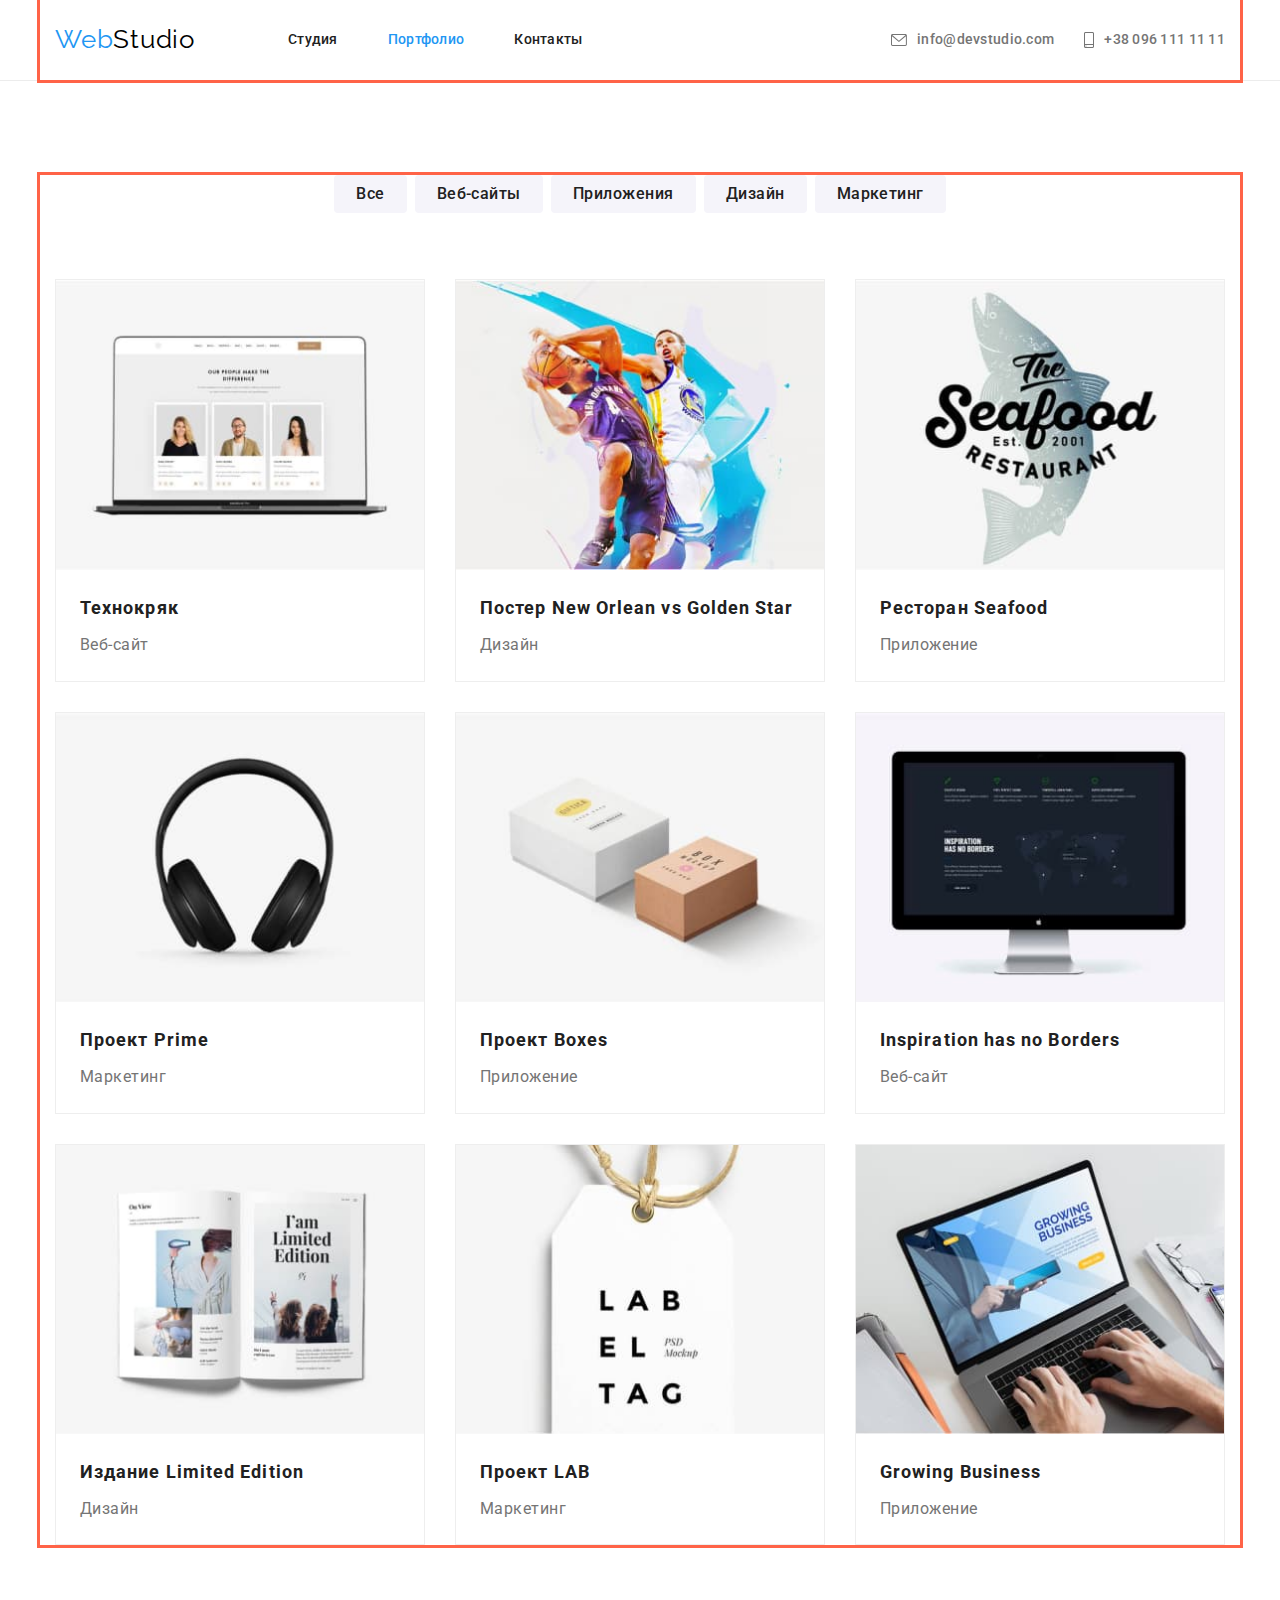
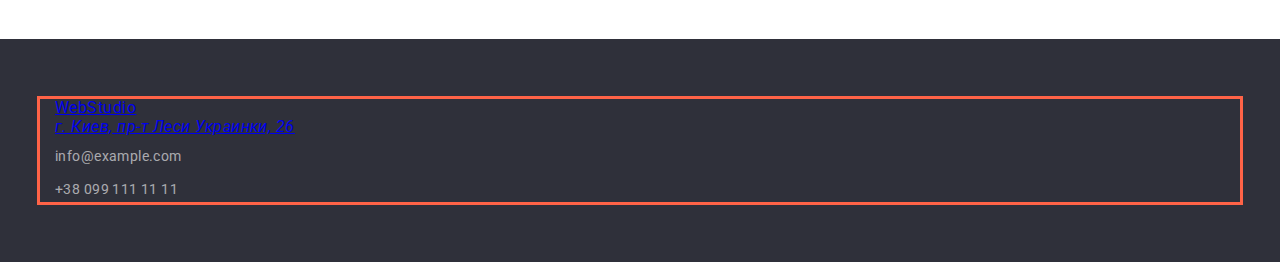
==== portfolio.html @ 9b4dba03 "Добавлено файли." ====
<!DOCTYPE html>
<html lang="ru">
  <head>
    <meta charset="UTF-8" />
    <meta http-equiv="X-UA-Compatible" content="IE=edge" />
    <meta name="viewport" content="width=device-width, initial-scale=1.0" />
    <title>Portfolio</title>
    <link rel="preconnect" href="https://fonts.gstatic.com" />
    <link
      href="https://fonts.googleapis.com/css2?family=Raleway:wght@700&family=Roboto:wght@400;500;700;900&display=swap"
      rel="stylesheet"
    />
    <link
      rel="stylesheet"
      href="https://cdnjs.cloudflare.com/ajax/libs/modern-normalize/1.0.0/modern-normalize.min.css"
    />
    <link rel="stylesheet" href="./css/styles.css" />
  </head>

  <body>
    <!-- Верхняя линия -->
    <header class="nav-white-bg-cl header-page">
      <div class="container main-nav">
        <a class="logo" href="index.html"
          ><span lang="en" class="logo-part1-web">Web</span
          ><span lang="en" class="logo-part2-studio">Studio</span></a
        >
        <nav>
          <ul class="list site-nav">
            <li class="item">
              <a class="link-nav" href="./index.html">Студия</a>
            </li>
            <li class="item">
              <a class="link-nav current" href="">Портфолио</a>
            </li>
            <li class="item"><a class="link-nav" href="">Контакты</a></li>
          </ul>
        </nav>

        <ul class="list list-contact">
          <li class="item cont-item">
            <a class="link-header" href="mailto:info@devstudio.com">
              <svg class="icon-envelope">
                <use href="./images/icons/sprite.svg#icon-envelope"></use>
              </svg>
              info@devstudio.com</a
            >
          </li>

          <li class="item cont-item">
            <a class="link-header" href="tel:+380961111111">
              <svg class="icon-smartphone">
                <use href="./images/icons/sprite.svg#icon-smartphone"></use>
              </svg>
              +38 096 111 11 11</a
            >
          </li>
        </ul>
      </div>
    </header>

    <main>
      <!-- Портфолио -->
      <section class="section portfolio">
        <div class="container">
          <h1 class="title1-hidden-h1">Наше Портфолио</h1>
          <!-- filters -->

          <ul class="list button-list">
            <li class="item">
              <button class="button-portfolio" type="button">Все</button>
            </li>
            <li class="item">
              <button class="button-portfolio" type="button">Веб-сайты</button>
            </li>
            <li class="item">
              <button class="button-portfolio" type="button">Приложения</button>
            </li>
            <li class="item">
              <button class="button-portfolio" type="button">Дизайн</button>
            </li>
            <li class="item">
              <button class="button-portfolio" type="button">Маркетинг</button>
            </li>
          </ul>

          <ul class="list our-projects">
            <li class="item">
              <img
                src="./images/portfolio/portfolio1.jpg"
                alt="Веб-сайтТехнокряк"
                width="370"
              />
              <div class="description">
                <h2 class="name-work-h2">Технокряк</h2>
                <p class="name-work-p">Веб-сайт</p>
              </div>
            </li>
            <li class="item">
              <img
                src="./images/portfolio/portfolio2.jpg"
                alt="Дизайн Постер New Orlean vs Golden Star"
                width="370"
              />
              <div class="description">
                <h2 class="name-work-h2">Постер New Orlean vs Golden Star</h2>
                <p class="name-work-p">Дизайн</p>
              </div>
            </li>
            <li class="item">
              <img
                src="./images/portfolio/portfolio3.jpg"
                alt="Приложение Ресторан Seafood"
                width="370"
              />
              <div class="description">
                <h2 class="name-work-h2">Ресторан Seafood</h2>
                <p class="name-work-p">Приложение</p>
              </div>
            </li>
            <li class="item">
              <img
                src="./images/portfolio/portfolio4.jpg"
                alt="Маркетинг Проект Prime"
                width="370"
              />
              <div class="description">
                <h2 class="name-work-h2">Проект Prime</h2>
                <p class="name-work-p">Маркетинг</p>
              </div>
            </li>
            <li class="item">
              <img
                src="./images/portfolio/portfolio5.jpg"
                alt="Приложение роект Boxes"
                width="370"
              />
              <div class="description">
                <h2 class="name-work-h2">Проект Boxes</h2>
                <p class="name-work-p">Приложение</p>
              </div>
            </li>
            <li class="item">
              <img
                src="./images/portfolio/portfolio6.jpg"
                alt="Веб-сайт Inspiration has no Borders"
                width="370"
              />
              <div class="description">
                <h2 class="name-work-h2">Inspiration has no Borders</h2>
                <p class="name-work-p">Веб-сайт</p>
              </div>
            </li>
            <li class="item">
              <img
                src="./images/portfolio/portfolio7.jpg"
                alt="Дизайн Издание Limited Edition"
                width="370"
              />
              <div class="description">
                <h2 class="name-work-h2">Издание Limited Edition</h2>
                <p class="name-work-p">Дизайн</p>
              </div>
            </li>
            <li class="item">
              <img
                src="./images/portfolio/portfolio8.jpg"
                alt="Маркетинг Проект LAB"
                width="370"
              />
              <div class="description">
                <h2 class="name-work-h2">Проект LAB</h2>
                <p class="name-work-p">Маркетинг</p>
              </div>
            </li>
            <li class="item">
              <img
                src="./images/portfolio/portfolio9.jpg"
                alt="Приложение Growing Business"
                width="370"
              />
              <div class="description">
                <h2 class="name-work-h2">Growing Business</h2>
                <p class="name-work-p">Приложение</p>
              </div>
            </li>
          </ul>
        </div>
      </section>
    </main>
    <!-- Подвал -->
    <footer class="footer footer-pad">
      <div class="container">
        <a class="link-logo-bot" href="index.html"
          ><span lang="en" class="logo-web">Web</span
          ><span lang="en" class="logo-studio2">Studio</span></a
        >
        <address>
          <ul class="list">
            <li class="item">
              <a
                class="address"
                href="https://goo.gl/maps/Poxogy9ZwxsRHQay8"
                target="_blank"
                >г. Киев, пр-т Леси Украинки, 26</a
              >
            </li>
            <li class="item">
              <a class="link-footer" href="mailto:info@example.com"
                >info@example.com</a
              >
            </li>
            <li class="item">
              <a class="link-footer" href="tel:+380991111111"
                >+38 099 111 11 11</a
              >
            </li>
          </ul>
        </address>
      </div>
    </footer>
  </body>
</html>
---- css/styles.css ----
:root {
  --main-text-color: #212121;
  --alt-text-color: #757575;
  --logo-text-color: #000000;
  --links-text-color: #ffffff;
  --secondary-text-color: rgba(255, 255, 255, 0.6);
  --accent-text-color: #2196f3;

  --main-white-bg-color: #ffffff;
  --first-dark-bg-color: #2f303a;
  --second-light-bg-color: #f5f4fa;
  --third-light-bg-color: #e5e5e5;

  --border-header-box: #ececec;
  --icons-color: #afb1b8;

  --shadow-item-box: 0px 1px 3px rgba(0, 0, 0, 0.12),
    0px 1px 1px rgba(0, 0, 0, 0.14), 0px 2px 1px rgba(0, 0, 0, 0.2);

  --padding-section: 94px;
  --margin-left-li: 30px;
  --padding-footer: 60px;

  --main-font: 'Roboto', sans-serif;
  --logo-font: 'Raleway', sans-serif;
}

body {
  font-family: var(--main-font);
  /* font-size: 14px;
  line-height: 1.71; */
  letter-spacing: 0.03em;
  color: var(--main-text-color);
}

html {
  box-sizing: border-box;
}

*,
*::before,
*::before {
  box-sizing: inherit;
  padding: 0;
  margin: 0;
}

h1,
h2,
h3,
h4,
h5,
h6,
p {
  margin: 0;
}

img {
  display: block;
  max-width: 100%;
  height: auto;
}

/* НАВИГАЦИЯ - HEADER */

.container {
  width: 1200px;
  padding-left: 15px;
  padding-right: 15px;
  margin-left: auto;
  margin-right: auto;

  outline: 3px solid tomato;
}

.list {
  list-style: none;
  padding: 0;
  margin: 0;
}

.header-page {
  border-bottom: 1px solid var(--border-header-box);
}

.main-nav {
  display: flex;
  align-items: center;
}

.site-nav {
  display: flex;
  /* margin-left: 93px; */
  align-items: center;
}

/* 1-й спосіб відступу елементів один від одного */

/* .site-nav .item:not(:last-child) {
  margin-right: 50px;
} */

/* 2-й спосіб відступу елементів один від одного */

.site-nav .item + .item {
  margin-left: 50px;
}

.site-nav .link-nav {
  display: block;
  padding-top: 32px;
  padding-bottom: 32px;
}

.list-contact {
  display: flex;
  align-items: center;
  margin-left: auto;
}

/* 1-й спосіб відступу елементів один від одного */

/* .list-contact .item:not(:last-child) {
  margin-right: 50px;
} */

/* 2-й спосіб відступу елементів один від одного */

/* .list-contact .cont-item + .cont-item {
  margin-left: 50px; 
}*/

.list-contact .link-header {
  display: block;
  padding-top: 32px;
  padding-bottom: 32px;
}

.logo {
  font-family: var(--logo-font);
  font-size: 26px;
  line-height: 1.19;
  letter-spacing: 0.03em;
  text-decoration: none;
  padding-top: 24px;
  padding-bottom: 25px;
  margin-right: 93px;
  display: flex;
  align-items: center;
}

.logo-part1-web {
  color: var(--accent-text-color);
}

.logo-part2-studio {
  color: var(--logo-text-color);
}

.nav-white-bg-cl {
  background-color: var(--main-white-bg-color);
}

.link-nav {
  font-weight: 500;
  font-size: 14px;
  line-height: 1.14;
  letter-spacing: 0.02em;
  color: inherit;
  text-decoration: none;
}

.link-nav:hover,
.link-nav:focus {
  color: var(--accent-text-color);
}

.list .link-nav.current {
  color: var(--accent-text-color);
}

.link-header:hover,
.link-header:focus {
  color: var(--accent-text-color);
}

.list-contact .cont-item + .cont-item {
  margin-left: 30px;
}

.list-contact .link-header {
  display: flex;
  align-items: center;
  font-weight: 500;
  font-size: 14px;
  line-height: 1.14;
  letter-spacing: 0.02em;
  color: var(--alt-text-color);
  text-decoration: none;
}

.link-header:hover,
.link-header:focus {
  color: var(--accent-text-color);
}

.contacts-icon {
  margin-right: 10px;
}

.icon-envelope {
  width: 16px;
  height: 12px;
  fill: currentColor;
  margin-right: 10px;
}
.icon-smartphone {
  width: 10px;
  height: 16px;
  fill: currentColor;
  margin-right: 10px;
}

/* HERO */

.section-hero {
  background: var(--first-dark-bg-color);
  padding-top: 200px;
  padding-bottom: 200px;
  max-width: 1600px;
  /* height: 600px; */
  margin-left: auto;
  margin-right: auto;
  background-image: linear-gradient(
      to right,
      rgba(47, 48, 58, 0.4),
      rgba(47, 48, 58, 0.4)
    ),
    url(../images/hero/hero-img-1.jpg);
  background-repeat: no-repeat;
  background-size: cover;
  background-position: center;
}

.hero-dark-bg-cl {
  background-color: var(--first-dark-bg-color);
}

.hero-title1-h1 {
  margin-bottom: 30px;

  font-weight: 900;
  font-size: 44px;
  line-height: 1.36;
  text-align: center;
  letter-spacing: 0.06em;
  text-transform: uppercase;
  color: var(--links-text-color);
}

.white-space {
  white-space: nowrap;
}

.button1 {
  font-weight: 700;
  font-size: 16px;
  line-height: 1.88;
  display: flex;
  align-items: center;
  text-align: center;
  letter-spacing: 0.06em;
  color: var(--links-text-color);
  background-color: var(--accent-text-color);
  cursor: pointer;

  padding: 10px 32px;
  margin-left: auto;
  margin-right: auto;
  border: none;
  border-radius: 4px;
  min-width: 200px;
  box-shadow: 0px 4px 4px rgba(0, 0, 0, 0.15);
}

/* ОСОБЕННОСТИ - FEATURE*/

.title2-hidden-h2,
.title1-hidden-h1 {
  position: absolute !important;
  clip: rect(1px 1px 1px 1px);
  clip: rect(1px, 1px, 1px, 1px);
  padding: 0 !important;
  border: 0 !important;
  height: 1px !important;
  width: 1px !important;
  overflow: hidden;
}

.list1-h3 {
  margin-bottom: 10px;
  font-weight: 700;
  font-size: 14px;
  line-height: 1.14;
  letter-spacing: 0.03em;
  text-transform: uppercase;
}
.text1 {
  font-weight: 400;
  font-size: 14px;
  line-height: 1.71;
  letter-spacing: 0.03em;
  color: var(--alt-text-color);
}

.card-set {
  display: flex;
  flex-wrap: wrap;
  margin-left: calc(-1 * var(--margin-left-li));
}

.card-set > .item {
  flex-basis: calc(100% / 4 - var(--margin-left-li));
  margin-left: var(--margin-left-li);
  margin-top: var(--margin-left-li);
}

.icon-card-set {
  display: flex;
  justify-content: center;
  align-items: center;
  width: 270px;
  height: 120px;
  background-color: var(--second-light-bg-color);
  border-radius: 4px;
  margin-bottom: 30px;
}

/* .features-icon {
  width: 70px;
  height: 70px;
} */

.section {
  padding-top: var(--padding-section);
}

/* ЧЕМ МЫ ЗАНИМАЕМСЯ - SECTION-WORK */

.our-works {
  padding: 0;
  margin: 0;
  display: flex;
  flex-wrap: wrap;
  margin-left: calc(-1 * var(--margin-left-li));
  margin-top: calc(-1 * var(--margin-left-li));
}

.our-works > .item {
  flex-basis: calc(100% / 3 - var(--margin-left-li));
  margin-left: var(--margin-left-li);
  margin-top: var(--margin-left-li);
}

.section-work {
  padding-bottom: var(--padding-section);
}

.title2-h2 {
  margin-bottom: 50px;

  font-weight: 700;
  font-size: 36px;
  line-height: 1.17;
  text-align: center;
  letter-spacing: 0.03em;
  color: var(--main-text-color);
}

/* НАША КОМАНДА - OUR TEAM */

.section-our-team {
  background-color: var(--second-light-bg-color);
}

.team {
  padding-bottom: var(--padding-section);
}

.our-team {
  padding: 0;
  margin: 0;

  display: flex;
  flex-wrap: wrap;
  margin-left: calc(-1 * var(--margin-left-li));
  margin-top: calc(-1 * var(--margin-left-li));
}

.our-team > .item {
  flex-basis: calc(100% / 4 - var(--margin-left-li));
  margin-left: var(--margin-left-li);
  margin-top: var(--margin-left-li);

  background: var(--main-white-bg-color);
  box-shadow: var(--shadow-item-box);
  border-radius: 0px 0px 4px 4px;
  overflow: hidden;

  box-shadow: 0px 1px 3px rgba(0, 0, 0, 0.12), 0px 1px 1px rgba(0, 0, 0, 0.14),
    0px 2px 1px rgba(0, 0, 0, 0.2);
  border-radius: 0px 0px 4px 4px;
}

.content {
  padding-top: 30px;
  padding-bottom: 30px;
}

.list2-h3 {
  margin-bottom: 10px;

  font-weight: 500;
  font-size: 16px;
  line-height: 1.19;
  text-align: center;
  letter-spacing: 0.03em;
  color: var(--main-text-color);
}

.text2 {
  font-size: 16px;
  line-height: 1.19;
  text-align: center;
  letter-spacing: 0.03em;
  color: var(--alt-text-color);
  margin-bottom: 16px;
}

.social-icons {
  display: flex;
  justify-content: center;
  align-items: center;
}

.social-icons-svg {
  width: 20px;
  height: 20px;
  fill: var(--icons-color);
}

.social-icons-link {
  display: flex;
  justify-content: center;
  align-items: center;
  width: 44px;
  height: 44px;
  border-radius: 50%;
}

.social-icons-item:not(:last-child) {
  margin-right: 10px;
}
/* ПОСТОЯННЫЕ КЛИЕНТЫ */

.reg-customers {
  padding-bottom: var(--padding-section);
}

.logo-customers {
  display: flex;
  align-items: center;
  justify-content: center;
  border: 1px solid #afb1b8;
  width: 170px;
  height: 92px;
  border-radius: 4px;
  overflow: hidden;
  padding: 16px 32px;
}

.set-customers {
  display: flex;
  flex-wrap: wrap;
  align-items: center;
  margin-left: calc(-1 * var(--margin-left-li));
}

.set-customers .item {
  flex-basis: calc(100% / 6 - var(--margin-left-li));
  margin-left: calc(var(--margin-left-li));
  margin-top: var(--margin-left-li);
}

.icon-Logo {
  /* width: 106px;
  height: 60px; */
  fill: currentColor;
  fill: #afb1b8;
}

.logo-customers:focus,
.logo-customers:hover {
  border: 1px solid var(--accent-text-color);
}

.logo-customers:focus .icon-Logo,
.logo-customers:hover .icon-Logo {
  fill: var(--accent-text-color);
}

/* ПОДВАЛ - FOOTER */

.footer {
  background-color: var(--first-dark-bg-color);
  padding-top: var(--padding-footer);
  padding-bottom: var(--padding-footer);
}

.footer-row {
  display: flex;
  align-items: baseline;
}

.footer-address {
  margin-right: 70px;
}

.footer-logo {
  font-family: var(--logo-font);
  font-size: 26px;
  line-height: 1.19;
  letter-spacing: 0.03em;
  text-decoration: none;
  display: flex;
  align-items: center;
  margin-bottom: 20px;
}

.footer-logo-web {
  color: var(--accent-text-color);
}

.footer-logo-studio {
  color: var(--links-text-color);
}

.address-link {
  font-style: normal;
  font-weight: 400;
  font-size: 14px;
  line-height: 1.71;
  letter-spacing: 0.03em;
  color: var(--links-text-color);
  text-decoration: none;
}

.address:hover,
.address:focus {
  color: var(--accent-text-color);
}

.link-footer {
  font-style: normal;
  font-weight: 400;
  font-size: 14px;
  line-height: 1.71;
  letter-spacing: 0.03em;
  color: var(--secondary-text-color);
  text-decoration: none;
}

.link-footer:hover,
.link-footer:focus {
  color: var(--accent-text-color);
}

address .item:not(:last-child) {
  margin-bottom: 9px;
}

/* FOOTER - СОЦИАЛЬНЫЕ СЕТИ */

.footer-social-subscribe {
  font-weight: bold;
  font-size: 14px;
  line-height: 1.14;
  letter-spacing: 0.03em;
  text-transform: uppercase;
  color: var(--links-text-color);
  margin-bottom: 20px;
}

.footer-social-list {
  display: flex;
}

.social-network {
  outline: 3px solid red;
}

.color {
  color: var(--links-text-color);
}

/* ^^^^^^^^^^^^^^^^^ПОСТОЯННЫЕ КЛИЕНТЫ +++ СОЦСЕТИ - end *********************** */

/* PORTFOLIO */

/*  ПОЧАТОК CSS КНОПОК-ФІЛЬТРІВ */

.button-portfolio {
  padding: 6px 22px;
  margin-bottom: 16px;
  border: none;
  border-radius: 4px;

  font-weight: 500;
  font-size: 16px;
  line-height: 1.63;
  text-align: center;
  letter-spacing: 0.03em;
  color: var(--main-text-color);
  background-color: var(--second-light-bg-color);
  cursor: pointer;
}

.button-list {
  display: flex;
  flex-wrap: wrap;
  justify-content: center;
  margin-bottom: 50px;
  align-items: center;
}

.portfolio {
  padding-bottom: var(--padding-section);
}

.button-list .item + .item {
  margin-left: 8px;
}

.button-portfolio:hover,
.button-portfolio:focus {
  background-color: var(--accent-text-color);
  color: var(--links-text-color);
}

/*  КІНЕЦЬ CSS КНОПОК-ФІЛЬТРІВ */

/* OUR-PROJECTS */

.description {
  /* padding-top: 20px;
  padding-bottom: 20px;
  padding-left: 24px;
  padding-right: 24px; */
  padding: 20px 24px;
}

.name-work-h2 {
  margin-bottom: 4px;

  font-weight: 700;
  font-size: 18px;
  line-height: 2;
  letter-spacing: 0.06em;
  color: var(--main-text-color);
}

.name-work-p {
  font-weight: 400;
  font-size: 16px;
  line-height: 1.9;
  letter-spacing: 0.03em;
  color: var(--alt-text-color);
}

.our-projects {
  padding: 0;
  margin: 0;

  display: flex;
  flex-wrap: wrap;
  /* justify-content: center;
  align-items: center; */
  margin-left: calc(-1 * var(--margin-left-li));
  margin-top: calc(-1 * var(--margin-left-li));
}

.our-projects > .item {
  flex-basis: calc(100% / 3 - var(--margin-left-li));
  margin-left: var(--margin-left-li);
  margin-top: var(--margin-left-li);

  background: var(--main-white-bg-color);
  border: 1px solid #eeeeee;
}
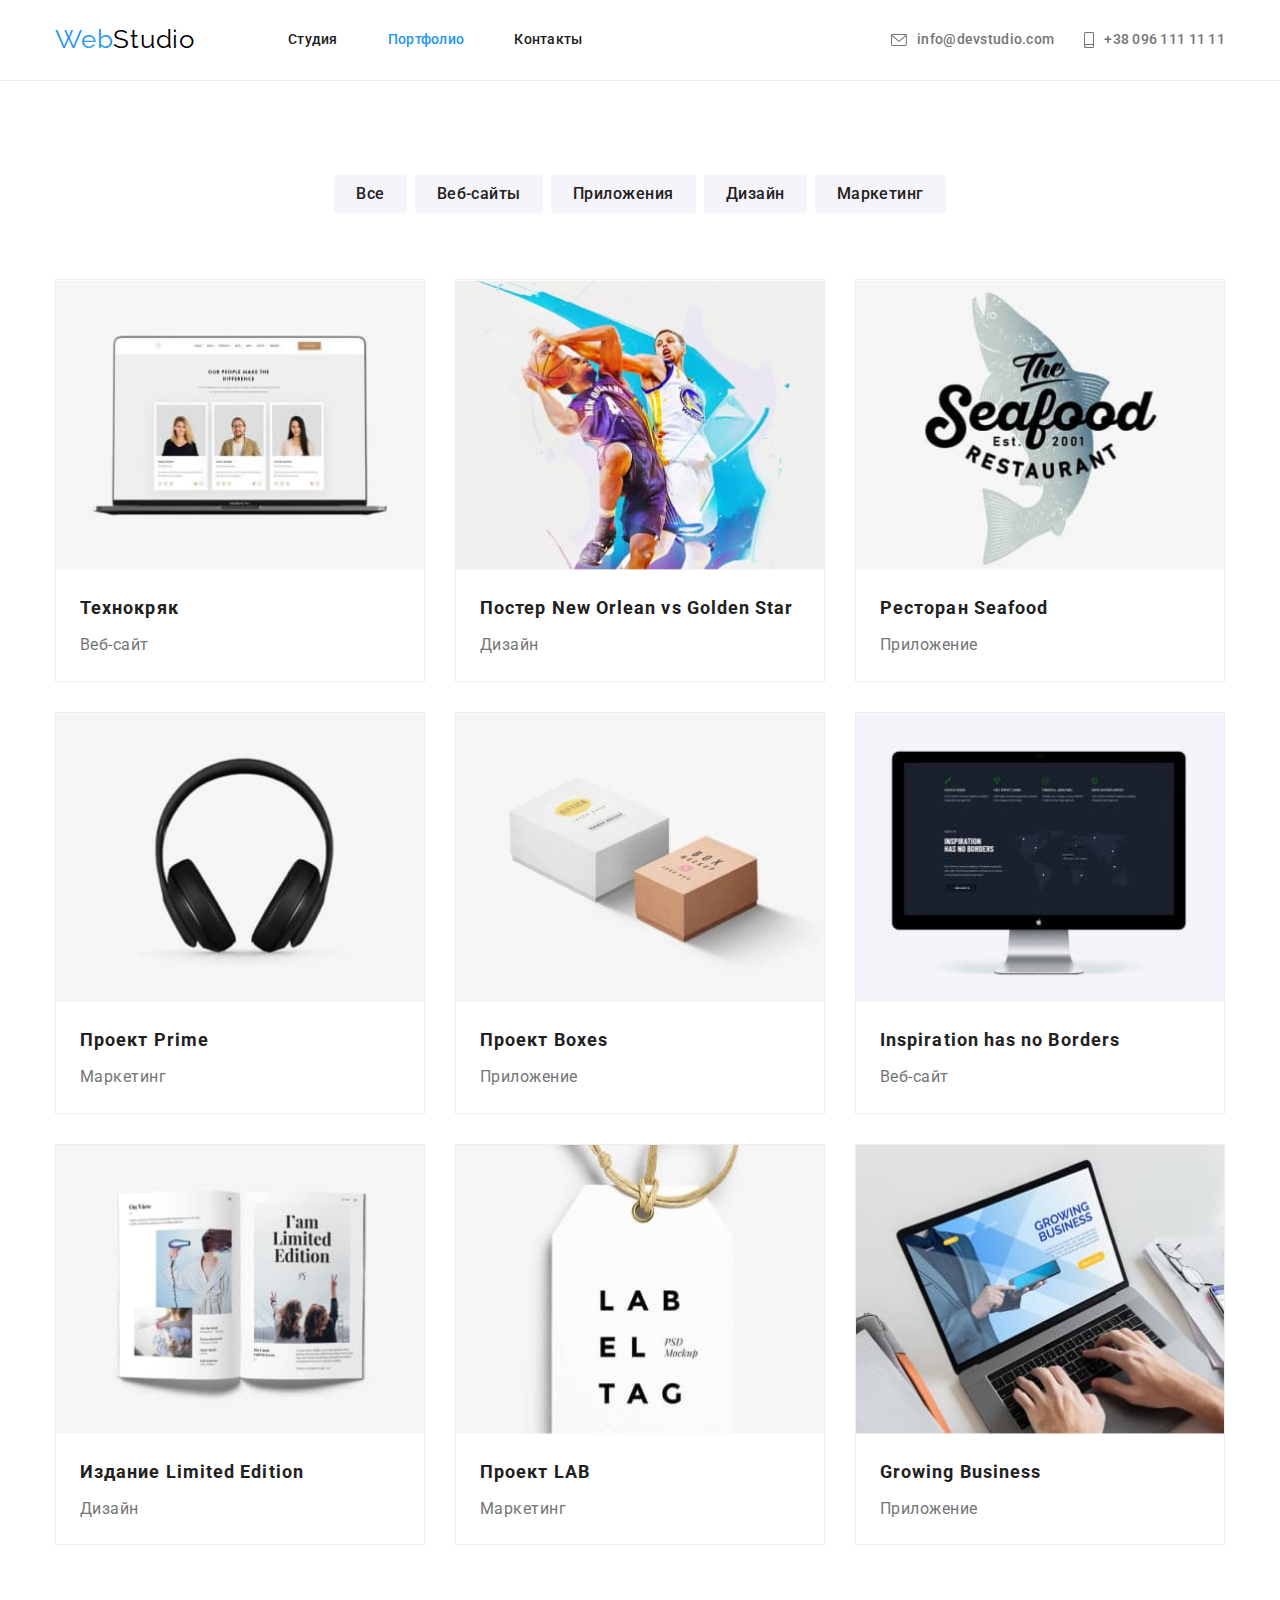
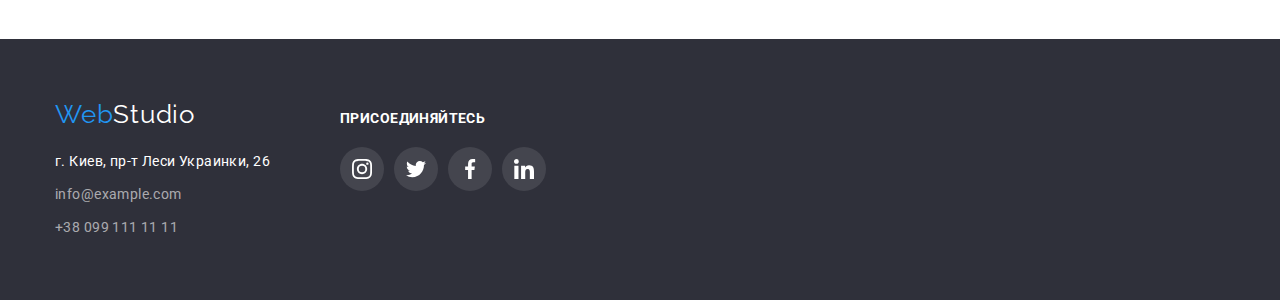
==== commit 67cf086b: "Внесено зміни." ====
--- a/portfolio.html
+++ b/portfolio.html
@@ -189,34 +189,75 @@
       </section>
     </main>
     <!-- Подвал -->
-    <footer class="footer footer-pad">
+    <footer class="footer">
       <div class="container">
-        <a class="link-logo-bot" href="index.html"
-          ><span lang="en" class="logo-web">Web</span
-          ><span lang="en" class="logo-studio2">Studio</span></a
-        >
-        <address>
-          <ul class="list">
-            <li class="item">
-              <a
-                class="address"
-                href="https://goo.gl/maps/Poxogy9ZwxsRHQay8"
-                target="_blank"
-                >г. Киев, пр-т Леси Украинки, 26</a
-              >
-            </li>
-            <li class="item">
-              <a class="link-footer" href="mailto:info@example.com"
-                >info@example.com</a
-              >
-            </li>
-            <li class="item">
-              <a class="link-footer" href="tel:+380991111111"
-                >+38 099 111 11 11</a
-              >
-            </li>
-          </ul>
-        </address>
+        <div class="footer-row">
+          <div class="footer-address">
+            <a class="footer-logo" href="index.html"
+              ><span lang="en" class="footer-logo-web">Web</span
+              ><span lang="en" class="footer-logo-studio">Studio</span></a
+            >
+            <address>
+              <ul class="list">
+                <li class="item">
+                  <a
+                    class="address-link"
+                    href="https://goo.gl/maps/Poxogy9ZwxsRHQay8"
+                    target="_blank"
+                    >г. Киев, пр-т Леси Украинки, 26</a
+                  >
+                </li>
+                <li class="item">
+                  <a class="link-footer" href="mailto:info@example.com"
+                    >info@example.com</a
+                  >
+                </li>
+                <li class="item">
+                  <a class="link-footer" href="tel:+380991111111"
+                    >+38 099 111 11 11</a
+                  >
+                </li>
+              </ul>
+            </address>
+          </div>
+          <!-- Присоединяйтесь -->
+          <div class="footer-social">
+            <p class="footer-social-subscribe">Присоединяйтесь</p>
+            <ul class="list social-icons">
+              <li class="social-icons-item">
+                <a href="" class="footer-social-icons-link">
+                  <svg class="footer-social-icons-svg">
+                    <use href="./images/icons.svg#icon-instagram"></use>
+                  </svg>
+                </a>
+              </li>
+
+              <li class="social-icons-item">
+                <a href="" class="footer-social-icons-link">
+                  <svg class="footer-social-icons-svg">
+                    <use href="./images/icons.svg#icon-twitter"></use>
+                  </svg>
+                </a>
+              </li>
+
+              <li class="social-icons-item">
+                <a href="" class="footer-social-icons-link">
+                  <svg class="footer-social-icons-svg">
+                    <use href="./images/icons.svg#icon-facebook"></use>
+                  </svg>
+                </a>
+              </li>
+
+              <li class="social-icons-item">
+                <a href="" class="footer-social-icons-link">
+                  <svg class="footer-social-icons-svg">
+                    <use href="./images/icons.svg#icon-linkedin"></use>
+                  </svg>
+                </a>
+              </li>
+            </ul>
+          </div>
+        </div>
       </div>
     </footer>
   </body>
--- a/css/styles.css
+++ b/css/styles.css
@@ -13,6 +13,7 @@
 
   --border-header-box: #ececec;
   --icons-color: #afb1b8;
+  --footer-icons-color: #ffffff;
 
   --shadow-item-box: 0px 1px 3px rgba(0, 0, 0, 0.12),
     0px 1px 1px rgba(0, 0, 0, 0.14), 0px 2px 1px rgba(0, 0, 0, 0.2);
@@ -70,7 +71,7 @@
   margin-left: auto;
   margin-right: auto;
 
-  outline: 3px solid tomato;
+  /* outline: 3px solid tomato; */
 }
 
 .list {
@@ -437,19 +438,30 @@
   margin-bottom: 16px;
 }
 
+/* SOCIAL LINKS */
+
 .social-icons {
   display: flex;
   justify-content: center;
   align-items: center;
 }
 
-.social-icons-svg {
+.social-icons-svg,
+.footer-social-icons-svg {
   width: 20px;
   height: 20px;
+}
+
+.social-icons-svg {
   fill: var(--icons-color);
 }
 
-.social-icons-link {
+.footer-social-icons-svg {
+  fill: var(--footer-icons-color);
+}
+
+.social-icons-link,
+.footer-social-icons-link {
   display: flex;
   justify-content: center;
   align-items: center;
@@ -458,9 +470,33 @@
   border-radius: 50%;
 }
 
+.social-icons-link {
+  background-color: #ffffff;
+}
+
+.footer-social-icons-link {
+  background: rgba(255, 255, 255, 0.1);
+}
+
 .social-icons-item:not(:last-child) {
   margin-right: 10px;
 }
+
+.social-icons-link:hover,
+.social-icons-link:focus {
+  background: var(--accent-text-color);
+}
+
+.social-icons-link:hover .social-icons-svg,
+.social-icons-link:focus .social-icons-svg {
+  fill: var(--links-text-color);
+}
+
+.footer-social-icons-link:hover,
+.footer-social-icons-link:focus {
+  background: var(--accent-text-color);
+}
+
 /* ПОСТОЯННЫЕ КЛИЕНТЫ */
 
 .reg-customers {
@@ -590,18 +626,10 @@
   color: var(--links-text-color);
   margin-bottom: 20px;
 }
-
+/* 
 .footer-social-list {
   display: flex;
-}
-
-.social-network {
-  outline: 3px solid red;
-}
-
-.color {
-  color: var(--links-text-color);
-}
+} */
 
 /* ^^^^^^^^^^^^^^^^^ПОСТОЯННЫЕ КЛИЕНТЫ +++ СОЦСЕТИ - end *********************** */
 
